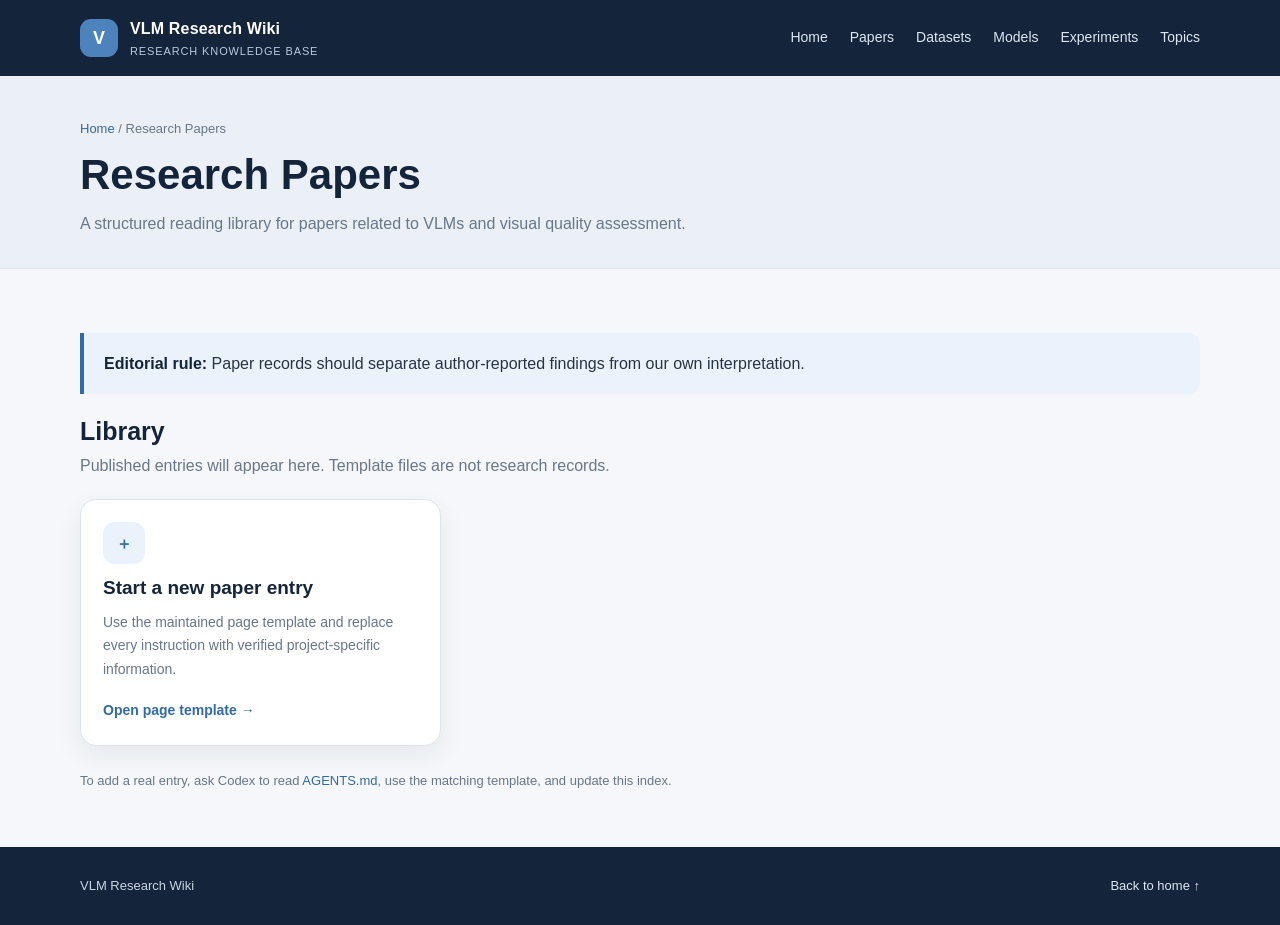
==== papers/index.html @ b220627e "Initial commit: 上傳專案初始檔案" ====
<!doctype html><html lang="en"><head><meta charset="utf-8"><meta name="viewport" content="width=device-width, initial-scale=1"><meta name="description" content="A structured reading library for papers related to VLMs and visual quality assessment."><title>Research Papers | VLM Research Wiki</title><link rel="stylesheet" href="../assets/css/style.css"><script defer src="../assets/js/main.js"></script></head><body><header class="site-header"><div class="container topbar"><a class="brand" href="../index.html"><span class="brand-mark">V</span><span>VLM Research Wiki<small>Research knowledge base</small></span></a><button class="menu-toggle" aria-expanded="false" aria-label="Toggle navigation">Menu</button><nav class="nav" aria-label="Main navigation"><a href="../index.html">Home</a><a href="../papers/index.html">Papers</a><a href="../datasets/index.html">Datasets</a><a href="../models/index.html">Models</a><a href="../experiments/index.html">Experiments</a><a href="../topics/index.html">Topics</a></nav></div></header><main><section class="page-hero"><div class="container"><div class="breadcrumb"><a href="../index.html">Home</a> / Research Papers</div><h1>Research Papers</h1><p>A structured reading library for papers related to VLMs and visual quality assessment.</p></div></section><section class="section"><div class="container"><div class="callout"><strong>Editorial rule:</strong> Paper records should separate author-reported findings from our own interpretation.</div><div class="section-head"><div><h2>Library</h2><p>Published entries will appear here. Template files are not research records.</p></div></div><div class="grid"><article class="card"><div class="card-icon">＋</div><h3>Start a new paper entry</h3><p>Use the maintained page template and replace every instruction with verified project-specific information.</p><a class="card-link" href="paper-template.html">Open page template →</a></article></div><p style="margin-top:24px;color:var(--muted);font-size:13px">To add a real entry, ask Codex to read <a href="../AGENTS.md">AGENTS.md</a>, use the matching template, and update this index.</p></div></section></main><footer class="site-footer"><div class="container footer-inner"><span>VLM Research Wiki</span><a href="../index.html">Back to home ↑</a></div></footer></body></html>
---- assets/css/style.css ----
:root{--navy:#14243a;--navy-2:#203a59;--blue:#3269a8;--blue-soft:#eaf2fb;--ink:#263445;--muted:#687789;--line:#dce4ec;--bg:#f5f7fa;--white:#fff;--green:#237a62;--shadow:0 10px 28px rgba(20,36,58,.07);--radius:16px;--max:1120px}
*{box-sizing:border-box}html{scroll-behavior:smooth}body{margin:0;background:var(--bg);color:var(--ink);font:16px/1.7 Inter,-apple-system,BlinkMacSystemFont,"Segoe UI",sans-serif}a{color:var(--blue);text-decoration:none}a:hover{text-decoration:underline}a:focus-visible,button:focus-visible{outline:3px solid #f0b44d;outline-offset:3px}.container{width:min(var(--max),calc(100% - 40px));margin:auto}.site-header{background:var(--navy);color:white}.topbar{min-height:76px;display:flex;align-items:center;justify-content:space-between;gap:24px}.brand{display:flex;align-items:center;gap:12px;color:white;font-weight:750;letter-spacing:.01em}.brand-mark{width:38px;height:38px;border-radius:11px;background:#4d83bd;display:grid;place-items:center;font-size:18px}.brand small{display:block;color:#b9c9da;font-size:11px;font-weight:500;letter-spacing:.08em;text-transform:uppercase}.nav{display:flex;gap:22px;align-items:center;flex-wrap:wrap}.nav a{color:#dce7f2;font-size:14px}.nav a[aria-current=page]{color:white;font-weight:750;border-bottom:2px solid #8db9e8;padding-bottom:5px}.hero{padding:66px 0 58px;background:linear-gradient(120deg,#14243a,#254c75);color:white}.eyebrow{font-size:12px;letter-spacing:.15em;text-transform:uppercase;color:#a9c9e9;font-weight:750}.hero h1{font-size:clamp(34px,5vw,54px);line-height:1.12;max-width:780px;margin:14px 0}.hero p{color:#d2dfeb;max-width:720px;font-size:17px;margin:0}.hero-meta{display:flex;gap:10px;flex-wrap:wrap;margin-top:26px}.pill{border:1px solid rgba(255,255,255,.25);border-radius:999px;padding:5px 12px;color:#e4edf6;font-size:12px}.section{padding:42px 0}.section-head{display:flex;justify-content:space-between;align-items:end;gap:20px;margin-bottom:20px}.section-head h2{font-size:25px;line-height:1.25;margin:0;color:var(--navy)}.section-head p{margin:5px 0 0;color:var(--muted)}.grid{display:grid;grid-template-columns:repeat(3,minmax(0,1fr));gap:18px}.card{background:var(--white);border:1px solid var(--line);border-radius:var(--radius);padding:22px;box-shadow:var(--shadow)}.card h3{margin:8px 0 6px;color:var(--navy);font-size:19px}.card p{margin:0;color:var(--muted);font-size:14px}.card-icon{width:42px;height:42px;border-radius:12px;background:var(--blue-soft);color:var(--blue);display:grid;place-items:center;font-weight:800}.card-link{display:inline-block;margin-top:17px;font-size:14px;font-weight:700}.stat-row{display:grid;grid-template-columns:repeat(3,1fr);gap:14px;margin-top:26px}.stat{border:1px solid rgba(255,255,255,.17);background:rgba(255,255,255,.07);padding:14px 16px;border-radius:12px}.stat strong{display:block;font-size:20px;color:white}.stat span{font-size:12px;color:#c5d5e5}.callout{border-left:4px solid var(--blue);background:var(--blue-soft);padding:17px 20px;border-radius:0 12px 12px 0;margin:22px 0}.callout strong{color:var(--navy)}.page-hero{padding:42px 0 30px;background:#eaf0f6;border-bottom:1px solid var(--line)}.breadcrumb{font-size:13px;color:var(--muted);margin-bottom:10px}.page-hero h1{margin:0;color:var(--navy);font-size:clamp(30px,4vw,42px);line-height:1.2}.page-hero p{max-width:760px;color:var(--muted);margin:10px 0 0}.content{max-width:850px;padding:34px 0 60px}.content h2{color:var(--navy);font-size:23px;margin:32px 0 10px}.content h3{color:var(--navy);font-size:18px;margin:24px 0 8px}.content p,.content li{color:#435367}.content ul{padding-left:22px}.content table{width:100%;border-collapse:collapse;background:white;border:1px solid var(--line);font-size:14px}.content th,.content td{text-align:left;padding:11px 13px;border-bottom:1px solid var(--line);vertical-align:top}.content th{background:#edf2f7;color:var(--navy)}.tag{display:inline-block;border-radius:6px;background:#edf2f7;color:#52657a;padding:3px 8px;font-size:11px;font-weight:700}.status{color:var(--green);font-weight:700}.site-footer{background:var(--navy);color:#c7d4e2;padding:28px 0;font-size:13px}.footer-inner{display:flex;justify-content:space-between;gap:20px;flex-wrap:wrap}.footer-inner a{color:#dce8f5}.empty-state{padding:24px;border:1px dashed #b8c7d6;border-radius:12px;background:#fff;color:var(--muted)}.menu-toggle{display:none;background:transparent;color:white;border:1px solid #6f849a;border-radius:8px;padding:7px 10px}
@media(max-width:760px){.topbar{padding:14px 0;align-items:flex-start}.menu-toggle{display:block}.nav{display:none;width:100%;padding:8px 0 12px}.nav.open{display:flex}.topbar{flex-wrap:wrap}.brand{flex:1}.grid{grid-template-columns:1fr}.hero{padding:48px 0}.stat-row{grid-template-columns:1fr}.section-head{align-items:flex-start;flex-direction:column}.container{width:min(var(--max),calc(100% - 28px))}}
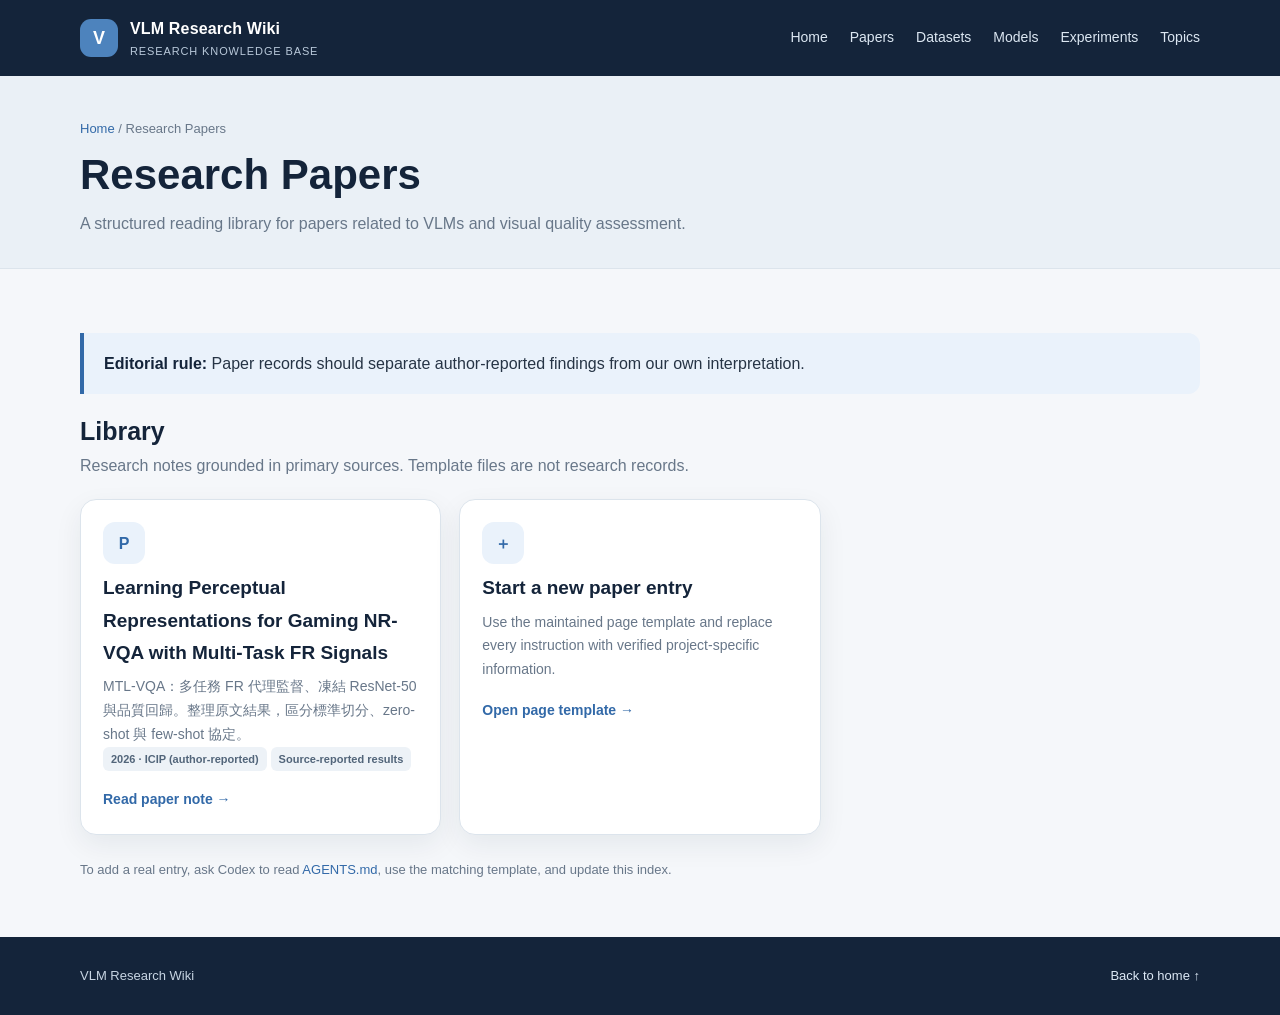
==== commit b8986f63: "Add first VQA research paper" ====
--- a/papers/index.html
+++ b/papers/index.html
@@ -1 +1 @@
-<!doctype html><html lang="en"><head><meta charset="utf-8"><meta name="viewport" content="width=device-width, initial-scale=1"><meta name="description" content="A structured reading library for papers related to VLMs and visual quality assessment."><title>Research Papers | VLM Research Wiki</title><link rel="stylesheet" href="../assets/css/style.css"><script defer src="../assets/js/main.js"></script></head><body><header class="site-header"><div class="container topbar"><a class="brand" href="../index.html"><span class="brand-mark">V</span><span>VLM Research Wiki<small>Research knowledge base</small></span></a><button class="menu-toggle" aria-expanded="false" aria-label="Toggle navigation">Menu</button><nav class="nav" aria-label="Main navigation"><a href="../index.html">Home</a><a href="../papers/index.html">Papers</a><a href="../datasets/index.html">Datasets</a><a href="../models/index.html">Models</a><a href="../experiments/index.html">Experiments</a><a href="../topics/index.html">Topics</a></nav></div></header><main><section class="page-hero"><div class="container"><div class="breadcrumb"><a href="../index.html">Home</a> / Research Papers</div><h1>Research Papers</h1><p>A structured reading library for papers related to VLMs and visual quality assessment.</p></div></section><section class="section"><div class="container"><div class="callout"><strong>Editorial rule:</strong> Paper records should separate author-reported findings from our own interpretation.</div><div class="section-head"><div><h2>Library</h2><p>Published entries will appear here. Template files are not research records.</p></div></div><div class="grid"><article class="card"><div class="card-icon">＋</div><h3>Start a new paper entry</h3><p>Use the maintained page template and replace every instruction with verified project-specific information.</p><a class="card-link" href="paper-template.html">Open page template →</a></article></div><p style="margin-top:24px;color:var(--muted);font-size:13px">To add a real entry, ask Codex to read <a href="../AGENTS.md">AGENTS.md</a>, use the matching template, and update this index.</p></div></section></main><footer class="site-footer"><div class="container footer-inner"><span>VLM Research Wiki</span><a href="../index.html">Back to home ↑</a></div></footer></body></html>+<!doctype html><html lang="en"><head><meta charset="utf-8"><meta name="viewport" content="width=device-width, initial-scale=1"><meta name="description" content="A structured reading library for papers related to VLMs and visual quality assessment."><title>Research Papers | VLM Research Wiki</title><link rel="stylesheet" href="../assets/css/style.css"><script defer src="../assets/js/main.js"></script></head><body><header class="site-header"><div class="container topbar"><a class="brand" href="../index.html"><span class="brand-mark">V</span><span>VLM Research Wiki<small>Research knowledge base</small></span></a><button class="menu-toggle" aria-expanded="false" aria-label="Toggle navigation">Menu</button><nav class="nav" aria-label="Main navigation"><a href="../index.html">Home</a><a href="../papers/index.html">Papers</a><a href="../datasets/index.html">Datasets</a><a href="../models/index.html">Models</a><a href="../experiments/index.html">Experiments</a><a href="../topics/index.html">Topics</a></nav></div></header><main><section class="page-hero"><div class="container"><div class="breadcrumb"><a href="../index.html">Home</a> / Research Papers</div><h1>Research Papers</h1><p>A structured reading library for papers related to VLMs and visual quality assessment.</p></div></section><section class="section"><div class="container"><div class="callout"><strong>Editorial rule:</strong> Paper records should separate author-reported findings from our own interpretation.</div><div class="section-head"><div><h2>Library</h2><p>Research notes grounded in primary sources. Template files are not research records.</p></div></div><div class="grid"><article class="card"><div class="card-icon">P</div><h3 lang="en">Learning Perceptual Representations for Gaming NR-VQA with Multi-Task FR Signals</h3><p lang="zh-Hant">MTL-VQA：多任務 FR 代理監督、凍結 ResNet-50 與品質回歸。整理原文結果，區分標準切分、zero-shot 與 few-shot 協定。</p><p><span class="tag">2026 · ICIP (author-reported)</span> <span class="tag">Source-reported results</span></p><a class="card-link" href="mtl-vqa-gaming-perceptual-representations.html">Read paper note →</a></article><article class="card"><div class="card-icon">＋</div><h3>Start a new paper entry</h3><p>Use the maintained page template and replace every instruction with verified project-specific information.</p><a class="card-link" href="paper-template.html">Open page template →</a></article></div><p style="margin-top:24px;color:var(--muted);font-size:13px">To add a real entry, ask Codex to read <a href="../AGENTS.md">AGENTS.md</a>, use the matching template, and update this index.</p></div></section></main><footer class="site-footer"><div class="container footer-inner"><span>VLM Research Wiki</span><a href="../index.html">Back to home ↑</a></div></footer></body></html>
